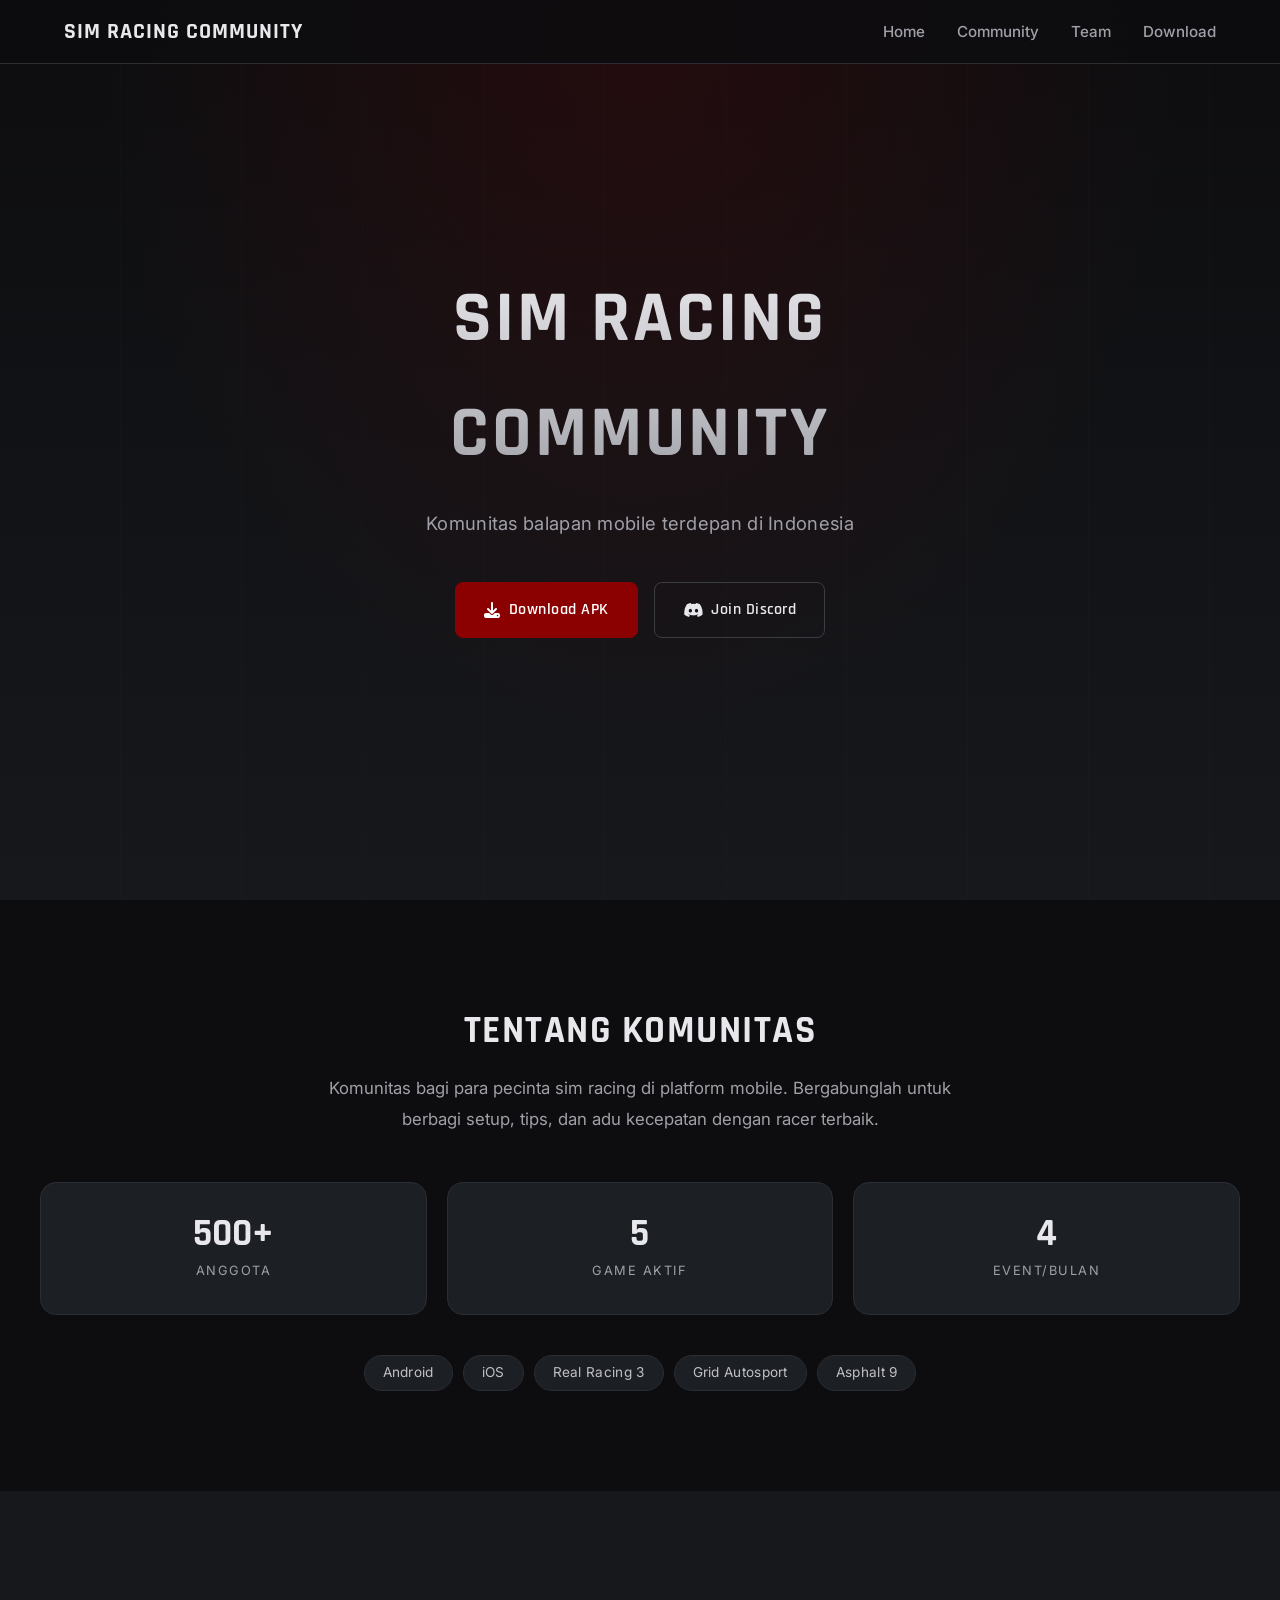
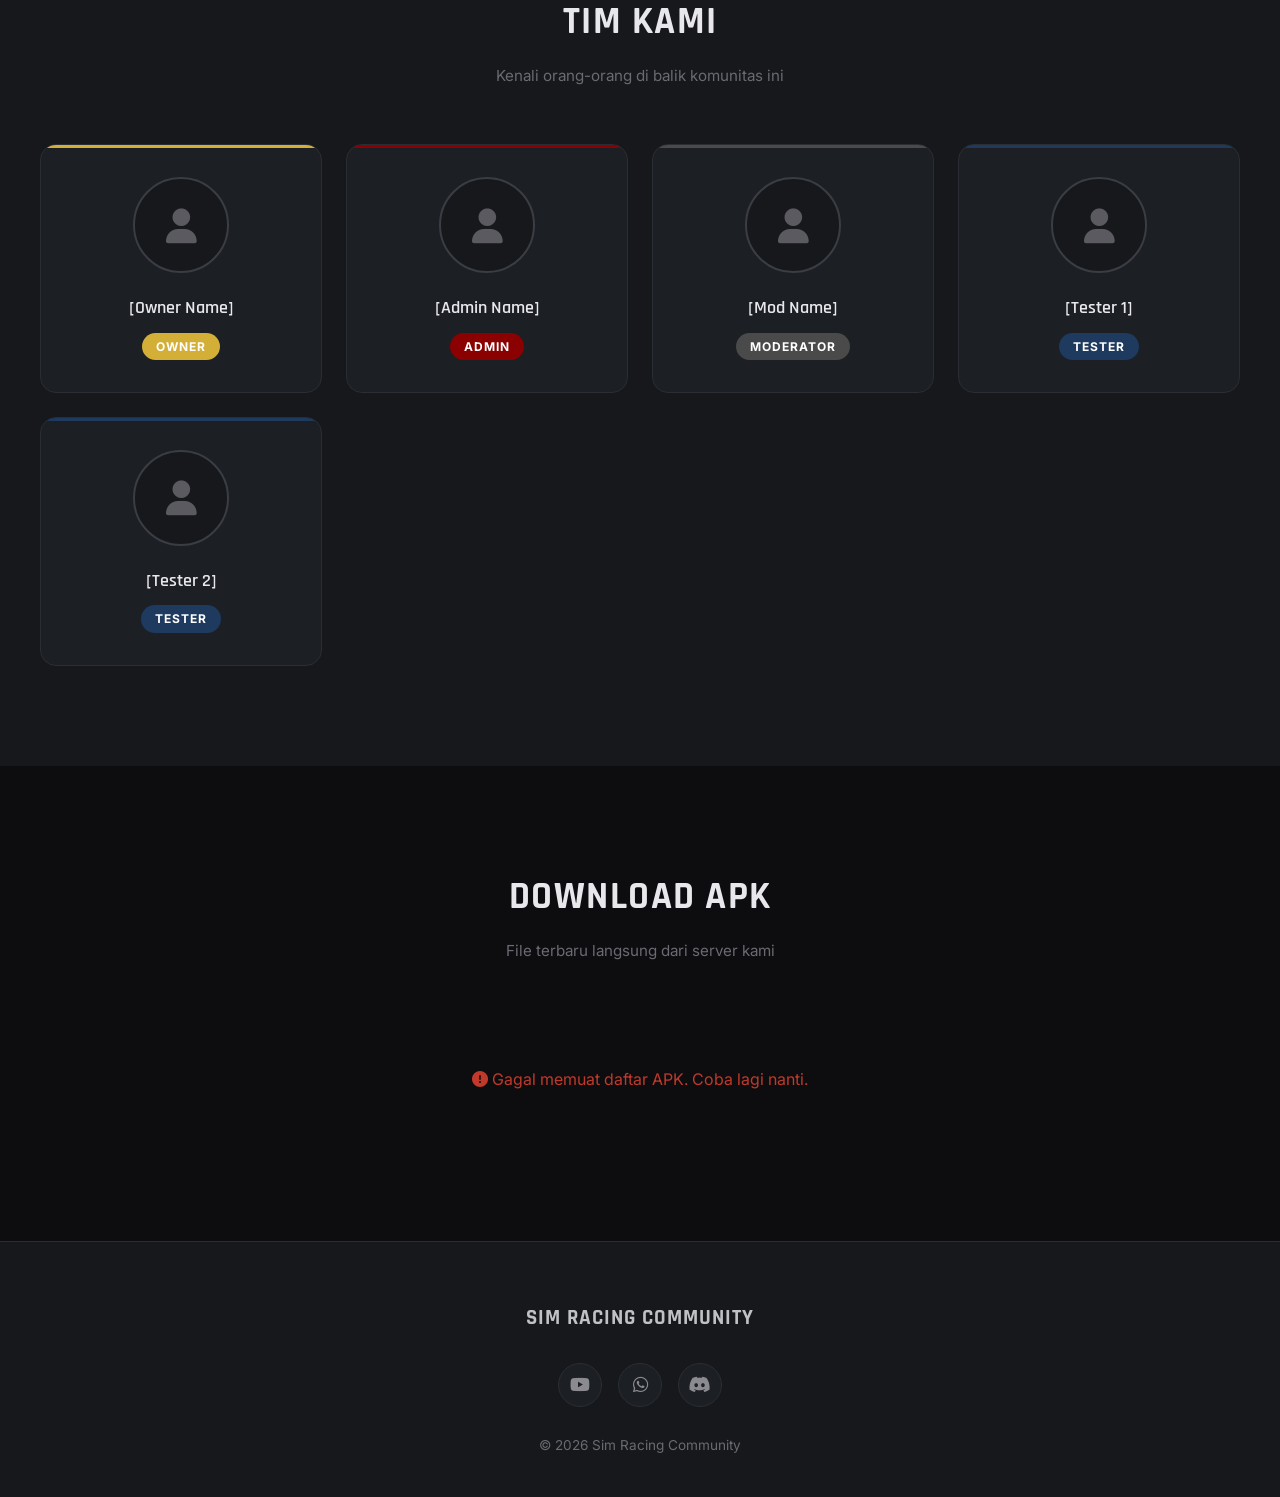
==== index.html @ 50e16ec3 "feat: initial commit - sim racing community website" ====
<!DOCTYPE html>
<html lang="id">
<head>
  <meta charset="UTF-8">
  <meta name="viewport" content="width=device-width, initial-scale=1.0">
  <title>Sim Racing Community</title>
  <meta name="description" content="Komunitas Sim Racing Mobile">

  <!-- Google Fonts: Rajdhani (headings) + Inter (body) -->
  <link rel="preconnect" href="https://fonts.googleapis.com">
  <link rel="preconnect" href="https://fonts.gstatic.com" crossorigin>
  <link href="https://fonts.googleapis.com/css2?family=Inter:wght@400;500;600&family=Rajdhani:wght@500;600;700&display=swap" rel="stylesheet">

  <!-- FontAwesome -->
  <link rel="stylesheet" href="https://cdnjs.cloudflare.com/ajax/libs/font-awesome/6.5.1/css/all.min.css">

  <link rel="stylesheet" href="css/style.css">
</head>
<body>

  <!-- NAVBAR -->
  <nav class="navbar" id="navbar">
    <div class="nav-container">
      <a href="#" class="nav-logo" id="navLogo">Community</a>
      <button class="nav-toggle" id="navToggle" aria-label="Menu">
        <i class="fa-solid fa-bars"></i>
      </button>
      <ul class="nav-links" id="navLinks">
        <li><a href="#hero">Home</a></li>
        <li><a href="#community">Community</a></li>
        <li><a href="#team">Team</a></li>
        <li><a href="#download">Download</a></li>
      </ul>
    </div>
  </nav>

  <!-- HERO -->
  <section class="hero" id="hero">
    <div class="hero-content">
      <h1 class="hero-title" id="heroTitle">Sim Racing Community</h1>
      <p class="hero-tagline" id="heroTagline">Komunitas balapan mobile terdepan</p>
      <div class="hero-buttons">
        <a href="#download" class="btn btn-primary">
          <i class="fa-solid fa-download"></i> Download APK
        </a>
        <a href="#" class="btn btn-secondary" id="heroDiscord" target="_blank" rel="noopener">
          <i class="fa-brands fa-discord"></i> Join Discord
        </a>
      </div>
    </div>
    <div class="hero-bg-lines" aria-hidden="true"></div>
  </section>

  <!-- INFO KOMUNITAS -->
  <section class="section" id="community">
    <div class="container">
      <h2 class="section-title">Tentang Komunitas</h2>
      <p class="about-text" id="aboutText"></p>
      <div class="stats-grid" id="statsGrid"></div>
      <div class="platforms-row" id="platformsRow"></div>
    </div>
  </section>

  <!-- HIRARKI GRUP -->
  <section class="section section-alt" id="team">
    <div class="container">
      <h2 class="section-title">Tim Kami</h2>
      <p class="section-sub">Kenali orang-orang di balik komunitas ini</p>
      <div class="team-grid" id="teamGrid"></div>
    </div>
  </section>

  <!-- DOWNLOAD APK -->
  <section class="section" id="download">
    <div class="container">
      <h2 class="section-title">Download APK</h2>
      <p class="section-sub">File terbaru langsung dari server kami</p>
      <div class="apk-list" id="apkList">
        <p class="loading-text"><i class="fa-solid fa-spinner fa-spin"></i> Memuat daftar APK...</p>
      </div>
    </div>
  </section>

  <!-- FOOTER -->
  <footer class="footer">
    <div class="footer-content">
      <p class="footer-name" id="footerName">Sim Racing Community</p>
      <div class="footer-social" id="footerSocial"></div>
      <p class="footer-copy" id="footerCopy">© 2026 Sim Racing Community</p>
    </div>
  </footer>

  <script src="js/config.js"></script>
  <script src="js/main.js"></script>
</body>
</html>
---- css/style.css ----
/* ============================================================
   THEME TOKENS — Silver / Metallic Modern
   ============================================================ */
:root {
  /* Backgrounds */
  --bg-primary:   #0d0d0f;
  --bg-secondary: #16181c;
  --bg-card:      #1c1f24;

  /* Silver / metallic scale */
  --silver-100: #e8e8ec;
  --silver-200: #c0c0c5;
  --silver-300: #8a8a90;
  --silver-400: #5a5a60;

  /* Accent — dark red racing */
  --accent:       #8b0000;
  --accent-hover: #a80000;

  /* Text */
  --text-primary:   #e8e8ec;
  --text-secondary: #a0a0a8;
  --text-muted:     #6a6a72;

  /* Borders */
  --border:       #2a2d33;
  --border-light: #3a3d43;

  /* Effects */
  --radius:     8px;
  --radius-lg:  16px;
  --shadow:     0 4px 20px rgba(0, 0, 0, 0.3);
  --shadow-lg:  0 8px 40px rgba(0, 0, 0, 0.5);
  --transition: all 0.3s ease;

  /* Typography */
  --font-heading: 'Rajdhani', sans-serif;
  --font-body:    'Inter', sans-serif;

  /* Layout */
  --max-width:  1200px;
  --nav-height: 64px;
}

/* ============================================================
   RESET
   ============================================================ */
*, *::before, *::after { margin: 0; padding: 0; box-sizing: border-box; }
html  { scroll-behavior: smooth; }
body  {
  font-family: var(--font-body);
  background:  var(--bg-primary);
  color:        var(--text-primary);
  line-height:  1.6;
  overflow-x:   hidden;
}
a   { color: inherit; text-decoration: none; }
img { max-width: 100%; display: block; }
ul  { list-style: none; }

/* ============================================================
   NAVBAR
   ============================================================ */
.navbar {
  position:   fixed;
  top: 0; left: 0; right: 0;
  height:     var(--nav-height);
  background: rgba(13, 13, 15, 0.88);
  backdrop-filter: blur(14px);
  border-bottom: 1px solid var(--border);
  z-index:    1000;
  transition: var(--transition);
}

.nav-container {
  max-width: var(--max-width);
  height:    100%;
  margin:    0 auto;
  padding:   0 24px;
  display:   flex;
  align-items: center;
  justify-content: space-between;
}

.nav-logo {
  font-family: var(--font-heading);
  font-size:   1.4rem;
  font-weight: 700;
  color:       var(--silver-100);
  letter-spacing: 1px;
  text-transform: uppercase;
}

.nav-links {
  display: flex;
  gap:     32px;
}

.nav-links a {
  font-size:   0.95rem;
  font-weight: 500;
  color:       var(--text-secondary);
  transition:  var(--transition);
  position:    relative;
  padding-bottom: 4px;
}

.nav-links a:hover { color: var(--silver-100); }

.nav-links a::after {
  content:    '';
  position:   absolute;
  bottom: 0; left: 0;
  width:  0; height: 2px;
  background:  var(--accent);
  transition:  var(--transition);
}

.nav-links a:hover::after { width: 100%; }

.nav-toggle {
  display:    none;
  background: none;
  border:     none;
  color:      var(--silver-100);
  font-size:  1.5rem;
  cursor:     pointer;
  padding:    4px 8px;
}

/* ============================================================
   HERO
   ============================================================ */
.hero {
  min-height: 100vh;
  display:    flex;
  align-items: center;
  justify-content: center;
  text-align: center;
  position:   relative;
  background:
    radial-gradient(ellipse at top, rgba(139, 0, 0, 0.18), transparent 60%),
    linear-gradient(180deg, var(--bg-primary) 0%, var(--bg-secondary) 100%);
  overflow:   hidden;
}

/* Decorative racing lines background */
.hero-bg-lines {
  position: absolute;
  inset: 0;
  background-image:
    repeating-linear-gradient(
      90deg,
      transparent,
      transparent 120px,
      rgba(255,255,255,0.012) 120px,
      rgba(255,255,255,0.012) 121px
    );
  pointer-events: none;
}

.hero-content {
  max-width: 800px;
  padding:   0 24px;
  position:  relative;
  z-index:   1;
  animation: fadeUp 0.9s ease;
}

.hero-title {
  font-family: var(--font-heading);
  font-size:   clamp(2.4rem, 6vw, 4.5rem);
  font-weight: 700;
  letter-spacing: 3px;
  text-transform: uppercase;
  color:       var(--silver-100);
  margin-bottom: 16px;
  /* subtle metallic gradient on text */
  background: linear-gradient(180deg, #e8e8ec 0%, #a0a0a8 100%);
  -webkit-background-clip: text;
  -webkit-text-fill-color: transparent;
  background-clip: text;
}

.hero-tagline {
  font-size:   1.15rem;
  color:       var(--text-secondary);
  margin-bottom: 44px;
  letter-spacing: 0.3px;
}

.hero-buttons {
  display:     flex;
  gap:         16px;
  justify-content: center;
  flex-wrap:   wrap;
}

/* ============================================================
   BUTTONS
   ============================================================ */
.btn {
  display:     inline-flex;
  align-items: center;
  gap:         8px;
  padding:     14px 28px;
  border-radius: var(--radius);
  font-family: var(--font-heading);
  font-size:   1rem;
  font-weight: 600;
  letter-spacing: 0.5px;
  cursor:      pointer;
  transition:  var(--transition);
  border:      1px solid transparent;
}

.btn-primary {
  background:   var(--accent);
  color:        #fff;
  border-color: var(--accent);
}

.btn-primary:hover {
  background:   var(--accent-hover);
  border-color: var(--accent-hover);
  transform:    translateY(-2px);
  box-shadow:   0 6px 20px rgba(139, 0, 0, 0.4);
}

.btn-secondary {
  background:   transparent;
  color:        var(--silver-100);
  border-color: var(--border-light);
}

.btn-secondary:hover {
  background:   var(--bg-card);
  border-color: var(--silver-400);
}

/* ============================================================
   SECTIONS
   ============================================================ */
.section     { padding: 100px 24px; }
.section-alt { background: var(--bg-secondary); }

.container {
  max-width: var(--max-width);
  margin:    0 auto;
}

.section-title {
  font-family:    var(--font-heading);
  font-size:      2.4rem;
  font-weight:    700;
  text-align:     center;
  color:          var(--silver-100);
  text-transform: uppercase;
  letter-spacing: 1.5px;
  margin-bottom:  12px;
}

.section-sub {
  text-align:    center;
  color:         var(--text-muted);
  font-size:     0.95rem;
  margin-bottom: 56px;
}

/* ============================================================
   INFO KOMUNITAS
   ============================================================ */
.about-text {
  max-width:     680px;
  margin:        0 auto 48px;
  text-align:    center;
  font-size:     1.05rem;
  color:         var(--text-secondary);
  line-height:   1.8;
}

.stats-grid {
  display:               grid;
  grid-template-columns: repeat(auto-fit, minmax(160px, 1fr));
  gap:                   20px;
  margin-bottom:         40px;
}

.stat-card {
  background:    var(--bg-card);
  border:        1px solid var(--border);
  border-radius: var(--radius-lg);
  padding:       32px 20px;
  text-align:    center;
  transition:    var(--transition);
}

.stat-card:hover {
  border-color: var(--border-light);
  transform:    translateY(-4px);
  box-shadow:   var(--shadow);
}

.stat-value {
  font-family: var(--font-heading);
  font-size:   2.4rem;
  font-weight: 700;
  color:       var(--silver-100);
  line-height: 1;
  margin-bottom: 8px;
}

.stat-label {
  color:          var(--text-secondary);
  font-size:      0.8rem;
  text-transform: uppercase;
  letter-spacing: 1.5px;
}

.platforms-row {
  display:         flex;
  justify-content: center;
  gap:             10px;
  flex-wrap:       wrap;
}

.platform-tag {
  padding:       6px 18px;
  background:    var(--bg-card);
  border:        1px solid var(--border);
  border-radius: 999px;
  color:         var(--silver-200);
  font-size:     0.85rem;
  letter-spacing: 0.3px;
}

/* ============================================================
   HIRARKI / TEAM
   ============================================================ */
.team-grid {
  display:               grid;
  grid-template-columns: repeat(4, 1fr);
  gap:                   24px;
}

.member-card {
  background:    var(--bg-card);
  border:        1px solid var(--border);
  border-radius: var(--radius-lg);
  padding:       32px 20px;
  text-align:    center;
  transition:    var(--transition);
  position:      relative;
  overflow:      hidden;
}

/* top color bar per role */
.member-card::before {
  content:    '';
  position:   absolute;
  top: 0; left: 0; right: 0;
  height:     3px;
  background: var(--role-color, var(--silver-400));
}

.member-card:hover {
  border-color: var(--border-light);
  transform:    translateY(-6px);
  box-shadow:   var(--shadow-lg);
}

.member-avatar {
  width:         96px;
  height:        96px;
  border-radius: 50%;
  margin:        0 auto 20px;
  background:    var(--bg-secondary);
  border:        2px solid var(--border-light);
  display:       flex;
  align-items:   center;
  justify-content: center;
  overflow:      hidden;
  transition:    var(--transition);
}

.member-card:hover .member-avatar {
  border-color: var(--role-color, var(--silver-400));
}

.member-avatar img {
  width:       100%;
  height:      100%;
  object-fit:  cover;
}

.member-avatar .placeholder {
  font-size: 2.2rem;
  color:     var(--silver-400);
}

.member-name {
  font-family:  var(--font-heading);
  font-size:    1.15rem;
  font-weight:  600;
  color:        var(--silver-100);
  margin-bottom: 10px;
}

.member-role {
  display:        inline-block;
  padding:        4px 14px;
  background:     var(--role-color, var(--silver-400));
  color:          #fff;
  border-radius:  999px;
  font-size:      0.75rem;
  font-weight:    700;
  text-transform: uppercase;
  letter-spacing: 1px;
}

/* ============================================================
   DOWNLOAD APK
   ============================================================ */
.apk-list {
  display:    grid;
  gap:        14px;
  max-width:  720px;
  margin:     0 auto;
}

.apk-card {
  display:       flex;
  align-items:   center;
  justify-content: space-between;
  padding:       18px 24px;
  background:    var(--bg-card);
  border:        1px solid var(--border);
  border-radius: var(--radius);
  gap:           16px;
  transition:    var(--transition);
}

.apk-card:hover { border-color: var(--border-light); }

.apk-info {
  display:     flex;
  align-items: center;
  gap:         16px;
  flex:        1;
  min-width:   0;
}

.apk-icon {
  width:           44px;
  height:          44px;
  background:      var(--accent);
  border-radius:   var(--radius);
  display:         flex;
  align-items:     center;
  justify-content: center;
  color:           #fff;
  font-size:       1.2rem;
  flex-shrink:     0;
}

.apk-name {
  font-weight:   600;
  color:         var(--silver-100);
  overflow:      hidden;
  text-overflow: ellipsis;
  white-space:   nowrap;
}

.apk-meta {
  font-size: 0.83rem;
  color:     var(--text-muted);
}

.btn-download {
  background:    var(--accent);
  color:         #fff;
  padding:       10px 20px;
  border-radius: var(--radius);
  font-family:   var(--font-heading);
  font-weight:   600;
  font-size:     0.95rem;
  display:       inline-flex;
  align-items:   center;
  gap:           8px;
  transition:    var(--transition);
  flex-shrink:   0;
  white-space:   nowrap;
}

.btn-download:hover {
  background:  var(--accent-hover);
  transform:   translateY(-1px);
}

.loading-text,
.error-text {
  text-align: center;
  padding:    48px;
  color:      var(--text-muted);
}

.error-text { color: #c0392b; }

/* ============================================================
   FOOTER
   ============================================================ */
.footer {
  background:  var(--bg-secondary);
  border-top:  1px solid var(--border);
  padding:     60px 24px 40px;
  text-align:  center;
}

.footer-name {
  font-family:    var(--font-heading);
  font-size:      1.3rem;
  font-weight:    700;
  letter-spacing: 1px;
  text-transform: uppercase;
  color:          var(--silver-200);
  margin-bottom:  28px;
}

.footer-social {
  display:         flex;
  justify-content: center;
  gap:             16px;
  margin-bottom:   28px;
}

.social-link {
  width:           44px;
  height:          44px;
  border-radius:   50%;
  background:      var(--bg-card);
  border:          1px solid var(--border);
  display:         flex;
  align-items:     center;
  justify-content: center;
  color:           var(--silver-300);
  font-size:       1.1rem;
  transition:      var(--transition);
}

.social-link:hover {
  background:   var(--accent);
  color:        #fff;
  border-color: var(--accent);
  transform:    translateY(-4px);
}

.footer-copy {
  color:     var(--text-muted);
  font-size: 0.85rem;
}

/* ============================================================
   ANIMATIONS
   ============================================================ */
@keyframes fadeUp {
  from { opacity: 0; transform: translateY(40px); }
  to   { opacity: 1; transform: translateY(0); }
}

/* ============================================================
   RESPONSIVE
   ============================================================ */
@media (max-width: 1023px) {
  .team-grid { grid-template-columns: repeat(2, 1fr); }
}

@media (max-width: 767px) {
  .nav-toggle { display: block; }

  .nav-links {
    position:   fixed;
    top:        var(--nav-height);
    left: 0; right: 0;
    background: var(--bg-secondary);
    border-bottom: 1px solid var(--border);
    flex-direction: column;
    padding:    24px;
    gap:        16px;
    transform:  translateY(-150%);
    transition: var(--transition);
    z-index:    999;
  }

  .nav-links.active { transform: translateY(0); }

  .section        { padding: 64px 16px; }
  .section-title  { font-size: 1.8rem; }
  .hero-buttons   { flex-direction: column; align-items: stretch; }
  .btn            { justify-content: center; }
}

@media (max-width: 480px) {
  .team-grid { grid-template-columns: repeat(2, 1fr); gap: 14px; }
  .apk-card  { flex-direction: column; align-items: stretch; }
  .btn-download { justify-content: center; }
}
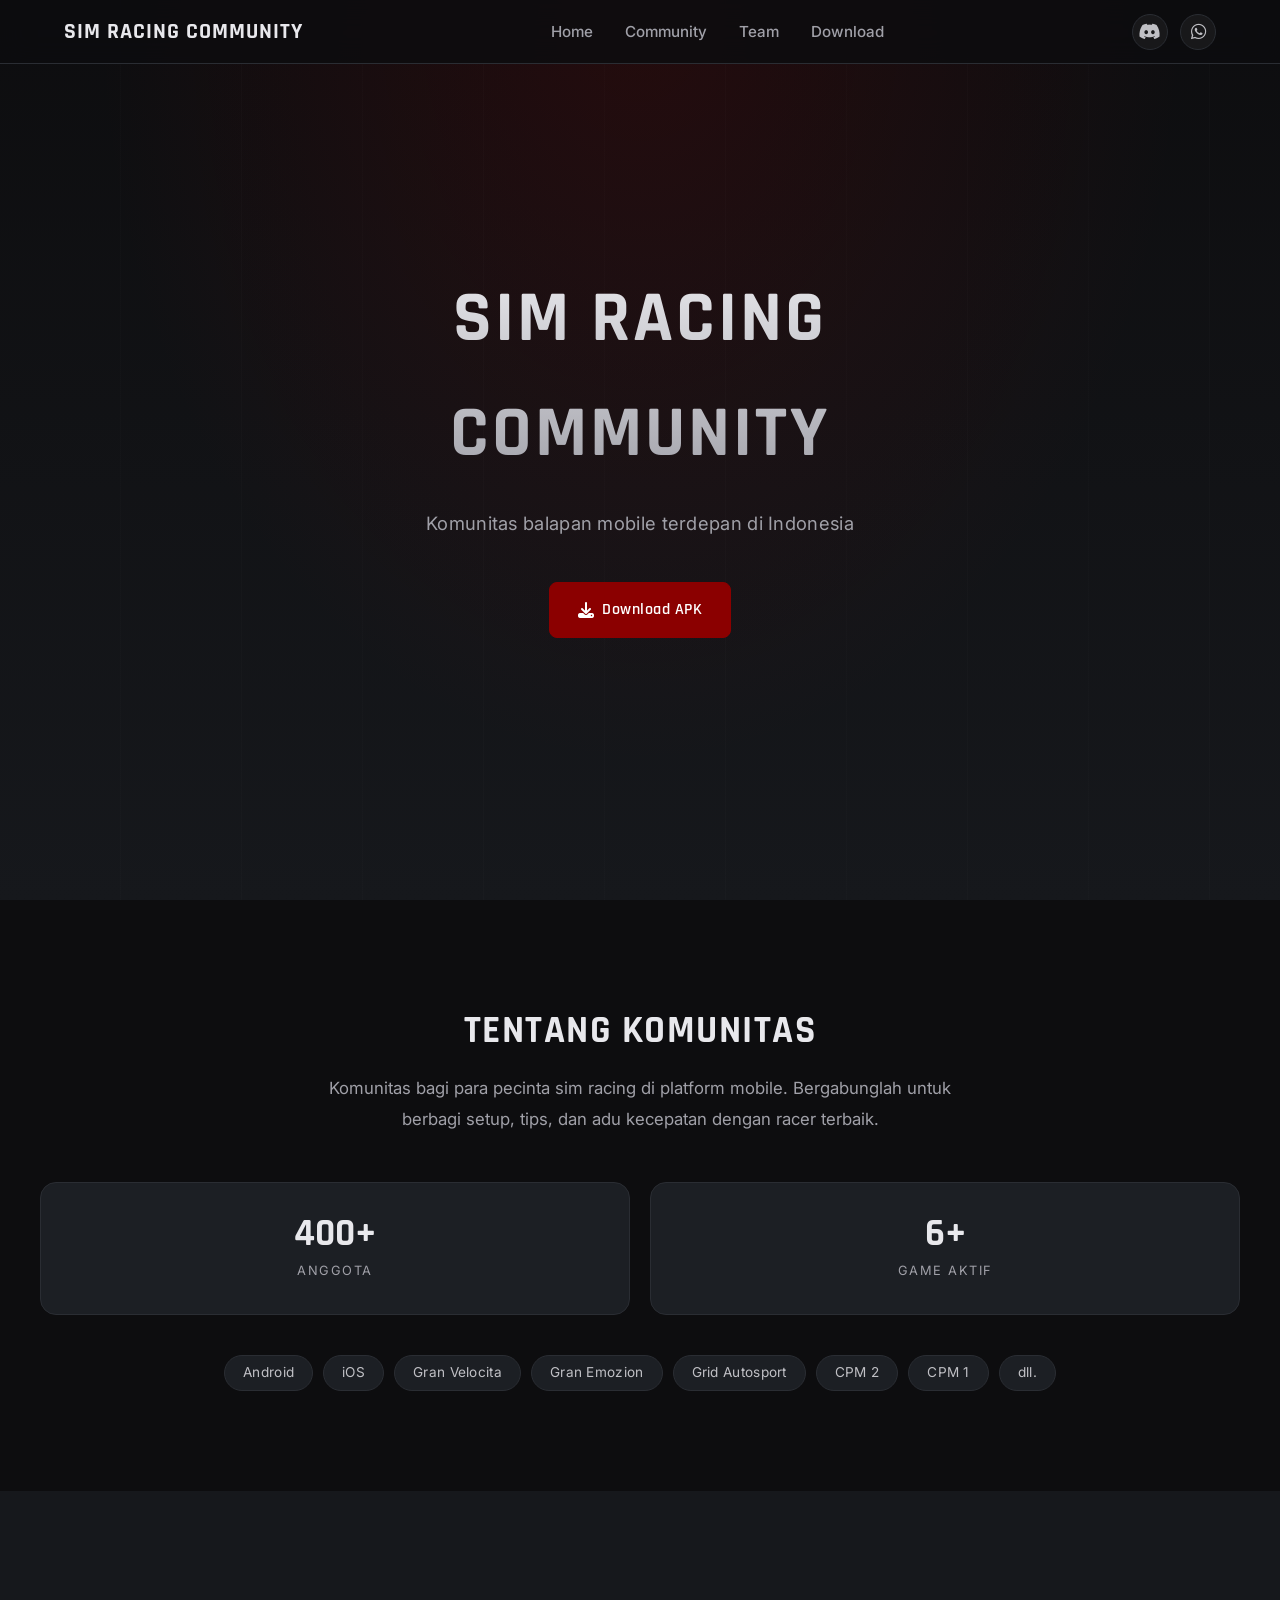
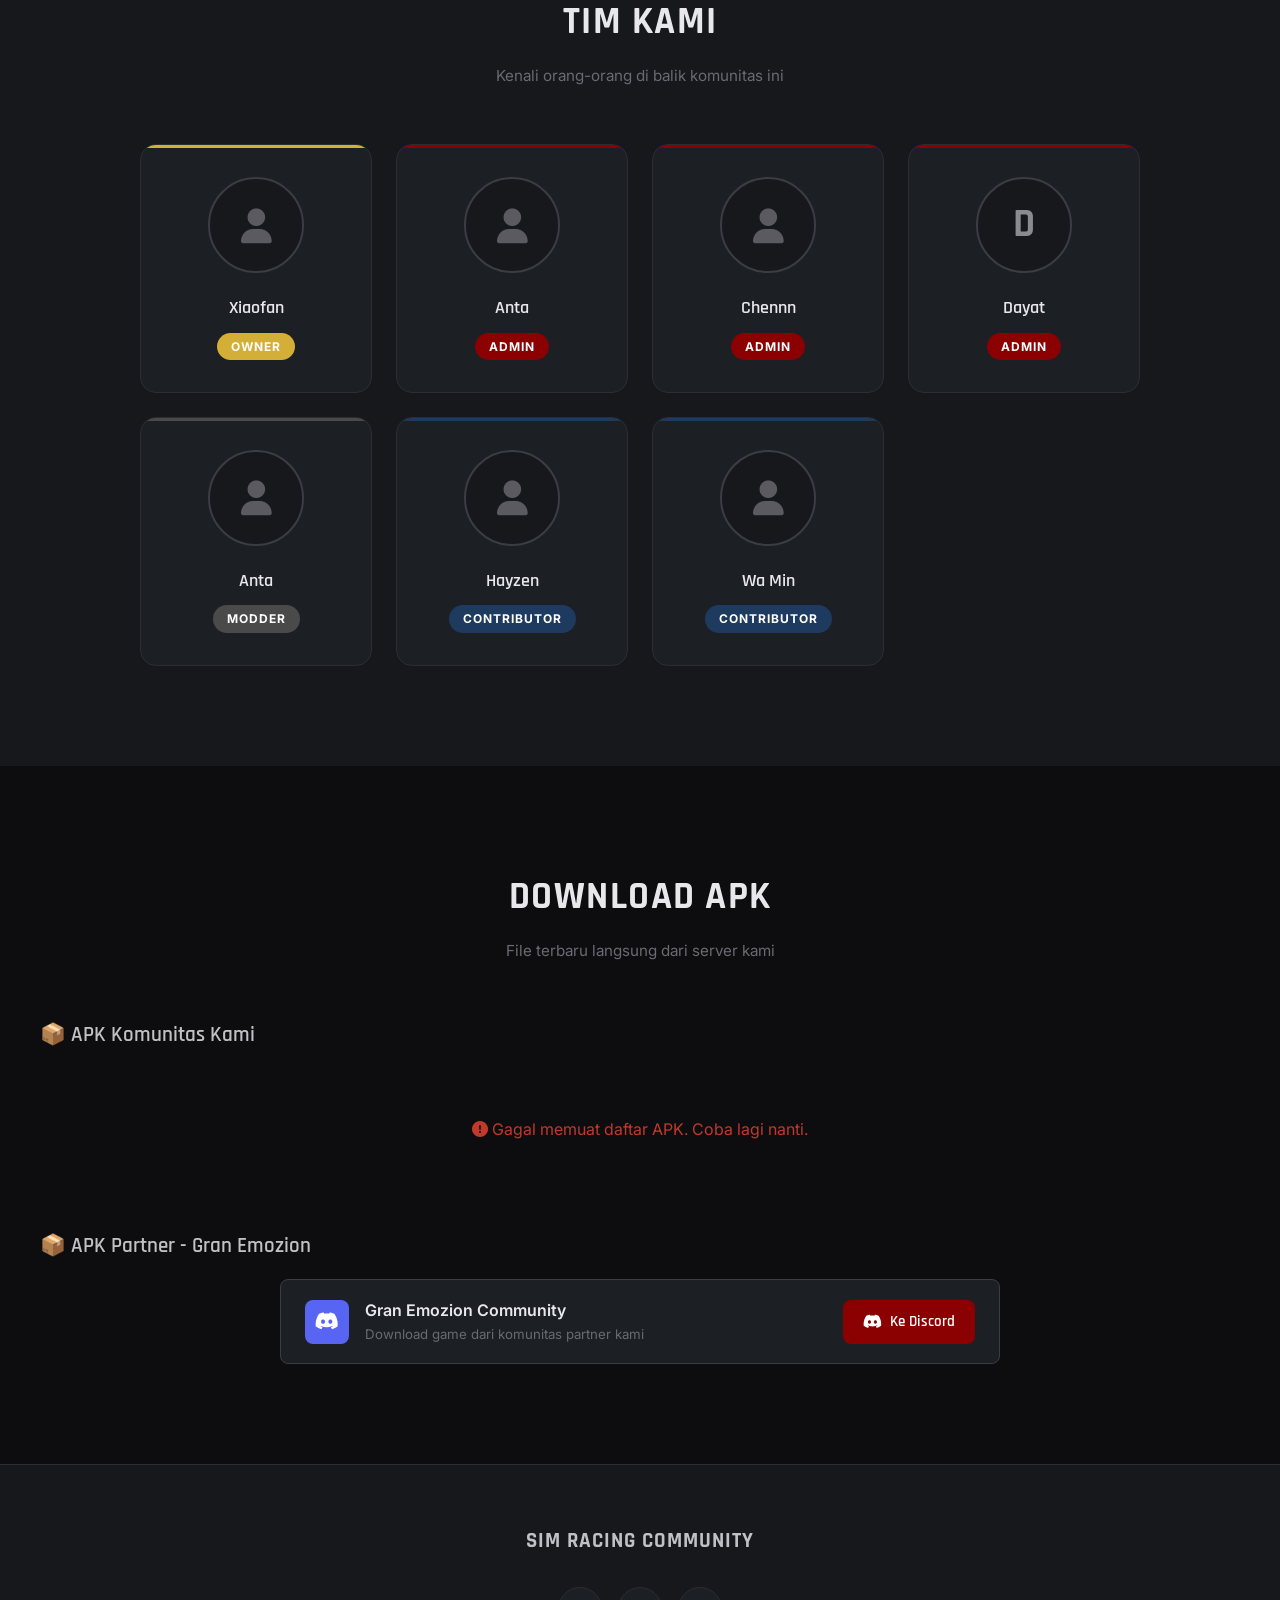
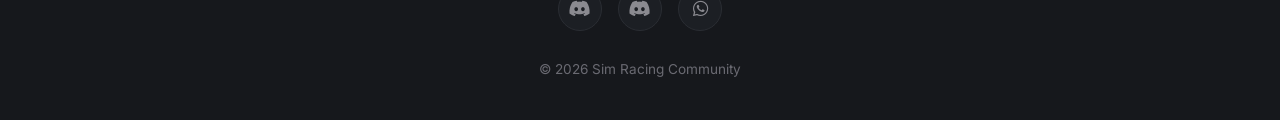
==== commit d671b586: "feat: discord popup, navbar icons, partner APK section, updated team & config" ====
--- a/index.html
+++ b/index.html
@@ -31,8 +31,37 @@
         <li><a href="#team">Team</a></li>
         <li><a href="#download">Download</a></li>
       </ul>
+      <div class="nav-social" id="navSocial">
+        <button class="nav-icon" id="discordBtn" aria-label="Discord">
+          <i class="fa-brands fa-discord"></i>
+        </button>
+        <a href="#" class="nav-icon" id="whatsappIcon" target="_blank" rel="noopener" aria-label="WhatsApp">
+          <i class="fa-brands fa-whatsapp"></i>
+        </a>
+        <a href="#" class="nav-icon" id="youtubeIcon" target="_blank" rel="noopener" aria-label="YouTube" style="display:none">
+          <i class="fa-brands fa-youtube"></i>
+        </a>
+      </div>
     </div>
   </nav>
+
+  <!-- DISCORD POPUP MODAL -->
+  <div class="discord-modal" id="discordModal">
+    <div class="discord-modal-content">
+      <button class="discord-modal-close" id="discordModalClose">&times;</button>
+      <h3 class="discord-modal-title">Pilih Komunitas Discord</h3>
+      <div class="discord-options">
+        <a href="#" class="discord-option" id="discordMainLink" target="_blank" rel="noopener">
+          <i class="fa-brands fa-discord"></i>
+          <span>Gran Velocita</span>
+        </a>
+        <a href="#" class="discord-option" id="discordPartnerLink" target="_blank" rel="noopener">
+          <i class="fa-brands fa-discord"></i>
+          <span>Gran Emozion Community</span>
+        </a>
+      </div>
+    </div>
+  </div>
 
   <!-- HERO -->
   <section class="hero" id="hero">
@@ -75,8 +104,28 @@
     <div class="container">
       <h2 class="section-title">Download APK</h2>
       <p class="section-sub">File terbaru langsung dari server kami</p>
+      
+      <!-- APK Kami (dari R2) -->
+      <h3 class="apk-section-title">📦 APK Komunitas Kami</h3>
       <div class="apk-list" id="apkList">
         <p class="loading-text"><i class="fa-solid fa-spinner fa-spin"></i> Memuat daftar APK...</p>
+      </div>
+
+      <!-- APK Partner -->
+      <h3 class="apk-section-title">📦 APK Partner - Gran Emozion</h3>
+      <div class="apk-partner" id="apkPartner">
+        <div class="apk-card partner-card">
+          <div class="apk-info">
+            <div class="apk-icon partner-icon"><i class="fa-brands fa-discord"></i></div>
+            <div>
+              <div class="apk-name">Gran Emozion Community</div>
+              <div class="apk-meta">Download game dari komunitas partner kami</div>
+            </div>
+          </div>
+          <a href="#" class="btn-download" id="partnerDiscordBtn" target="_blank" rel="noopener">
+            <i class="fa-brands fa-discord"></i> Ke Discord
+          </a>
+        </div>
       </div>
     </div>
   </section>
--- a/css/style.css
+++ b/css/style.css
@@ -80,6 +80,7 @@
   display:   flex;
   align-items: center;
   justify-content: space-between;
+  gap:       16px;
 }
 
 .nav-logo {
@@ -126,6 +127,35 @@
   font-size:  1.5rem;
   cursor:     pointer;
   padding:    4px 8px;
+}
+
+/* Nav social icons */
+.nav-social {
+  display:     flex;
+  align-items: center;
+  gap:         12px;
+}
+
+.nav-icon {
+  width:       36px;
+  height:      36px;
+  border-radius: 50%;
+  background:  rgba(255, 255, 255, 0.05);
+  border:      1px solid var(--border);
+  display:     flex;
+  align-items: center;
+  justify-content: center;
+  color:       var(--silver-200);
+  font-size:   1.1rem;
+  cursor:      pointer;
+  transition:  var(--transition);
+}
+
+.nav-icon:hover {
+  background:   var(--accent);
+  color:        #fff;
+  border-color: var(--accent);
+  transform:    translateY(-2px);
 }
 
 /* ============================================================
@@ -339,8 +369,10 @@
    ============================================================ */
 .team-grid {
   display:               grid;
-  grid-template-columns: repeat(4, 1fr);
+  grid-template-columns: repeat(auto-fit, minmax(200px, 1fr));
   gap:                   24px;
+  max-width:             1000px;
+  margin:                0 auto;
 }
 
 .member-card {
@@ -396,6 +428,13 @@
 .member-avatar .placeholder {
   font-size: 2.2rem;
   color:     var(--silver-400);
+}
+
+.member-avatar .initial {
+  font-family: var(--font-heading);
+  font-size:   2.5rem;
+  font-weight: 700;
+  color:       var(--silver-300);
 }
 
 .member-name {
@@ -560,6 +599,117 @@
 }
 
 /* ============================================================
+   DISCORD MODAL
+   ============================================================ */
+.discord-modal {
+  display:         none;
+  position:        fixed;
+  inset:           0;
+  background:      rgba(0, 0, 0, 0.75);
+  backdrop-filter: blur(4px);
+  z-index:         2000;
+  align-items:     center;
+  justify-content: center;
+  padding:         24px;
+}
+
+.discord-modal.active { display: flex; }
+
+.discord-modal-content {
+  background:    var(--bg-card);
+  border:        1px solid var(--border-light);
+  border-radius: var(--radius-lg);
+  padding:       32px;
+  max-width:     420px;
+  width:         100%;
+  position:      relative;
+  animation:     fadeUp 0.3s ease;
+}
+
+.discord-modal-close {
+  position:      absolute;
+  top:           16px;
+  right:         16px;
+  background:    none;
+  border:        none;
+  color:         var(--text-muted);
+  font-size:     1.8rem;
+  cursor:        pointer;
+  padding:       4px 8px;
+  line-height:   1;
+  transition:    var(--transition);
+}
+
+.discord-modal-close:hover { color: var(--silver-100); }
+
+.discord-modal-title {
+  font-family:    var(--font-heading);
+  font-size:      1.5rem;
+  font-weight:    700;
+  color:          var(--silver-100);
+  text-align:     center;
+  margin-bottom:  24px;
+  text-transform: uppercase;
+  letter-spacing: 1px;
+}
+
+.discord-options {
+  display:        flex;
+  flex-direction: column;
+  gap:            12px;
+}
+
+.discord-option {
+  display:        flex;
+  align-items:    center;
+  gap:            16px;
+  padding:        16px 20px;
+  background:     var(--bg-secondary);
+  border:         1px solid var(--border);
+  border-radius:  var(--radius);
+  color:          var(--silver-100);
+  font-size:      1rem;
+  font-weight:    500;
+  transition:     var(--transition);
+  cursor:         pointer;
+}
+
+.discord-option i {
+  font-size: 1.5rem;
+  color:     #5865f2;
+}
+
+.discord-option:hover {
+  background:   var(--bg-card);
+  border-color: var(--border-light);
+  transform:    translateX(4px);
+}
+
+/* ============================================================
+   APK PARTNER SECTION
+   ============================================================ */
+.apk-section-title {
+  font-family:    var(--font-heading);
+  font-size:      1.3rem;
+  font-weight:    600;
+  color:          var(--silver-200);
+  margin-bottom:  16px;
+  margin-top:     40px;
+}
+
+.apk-section-title:first-of-type { margin-top: 0; }
+
+.apk-partner { max-width: 720px; margin: 0 auto; }
+
+.partner-card {
+  border-color: var(--border-light);
+}
+
+.partner-icon {
+  background: #5865f2 !important;
+}
+
+/* ============================================================
    ANIMATIONS
    ============================================================ */
 @keyframes fadeUp {
@@ -593,6 +743,11 @@
 
   .nav-links.active { transform: translateY(0); }
 
+  .nav-social {
+    display: flex;
+    margin-left: auto;
+  }
+
   .section        { padding: 64px 16px; }
   .section-title  { font-size: 1.8rem; }
   .hero-buttons   { flex-direction: column; align-items: stretch; }
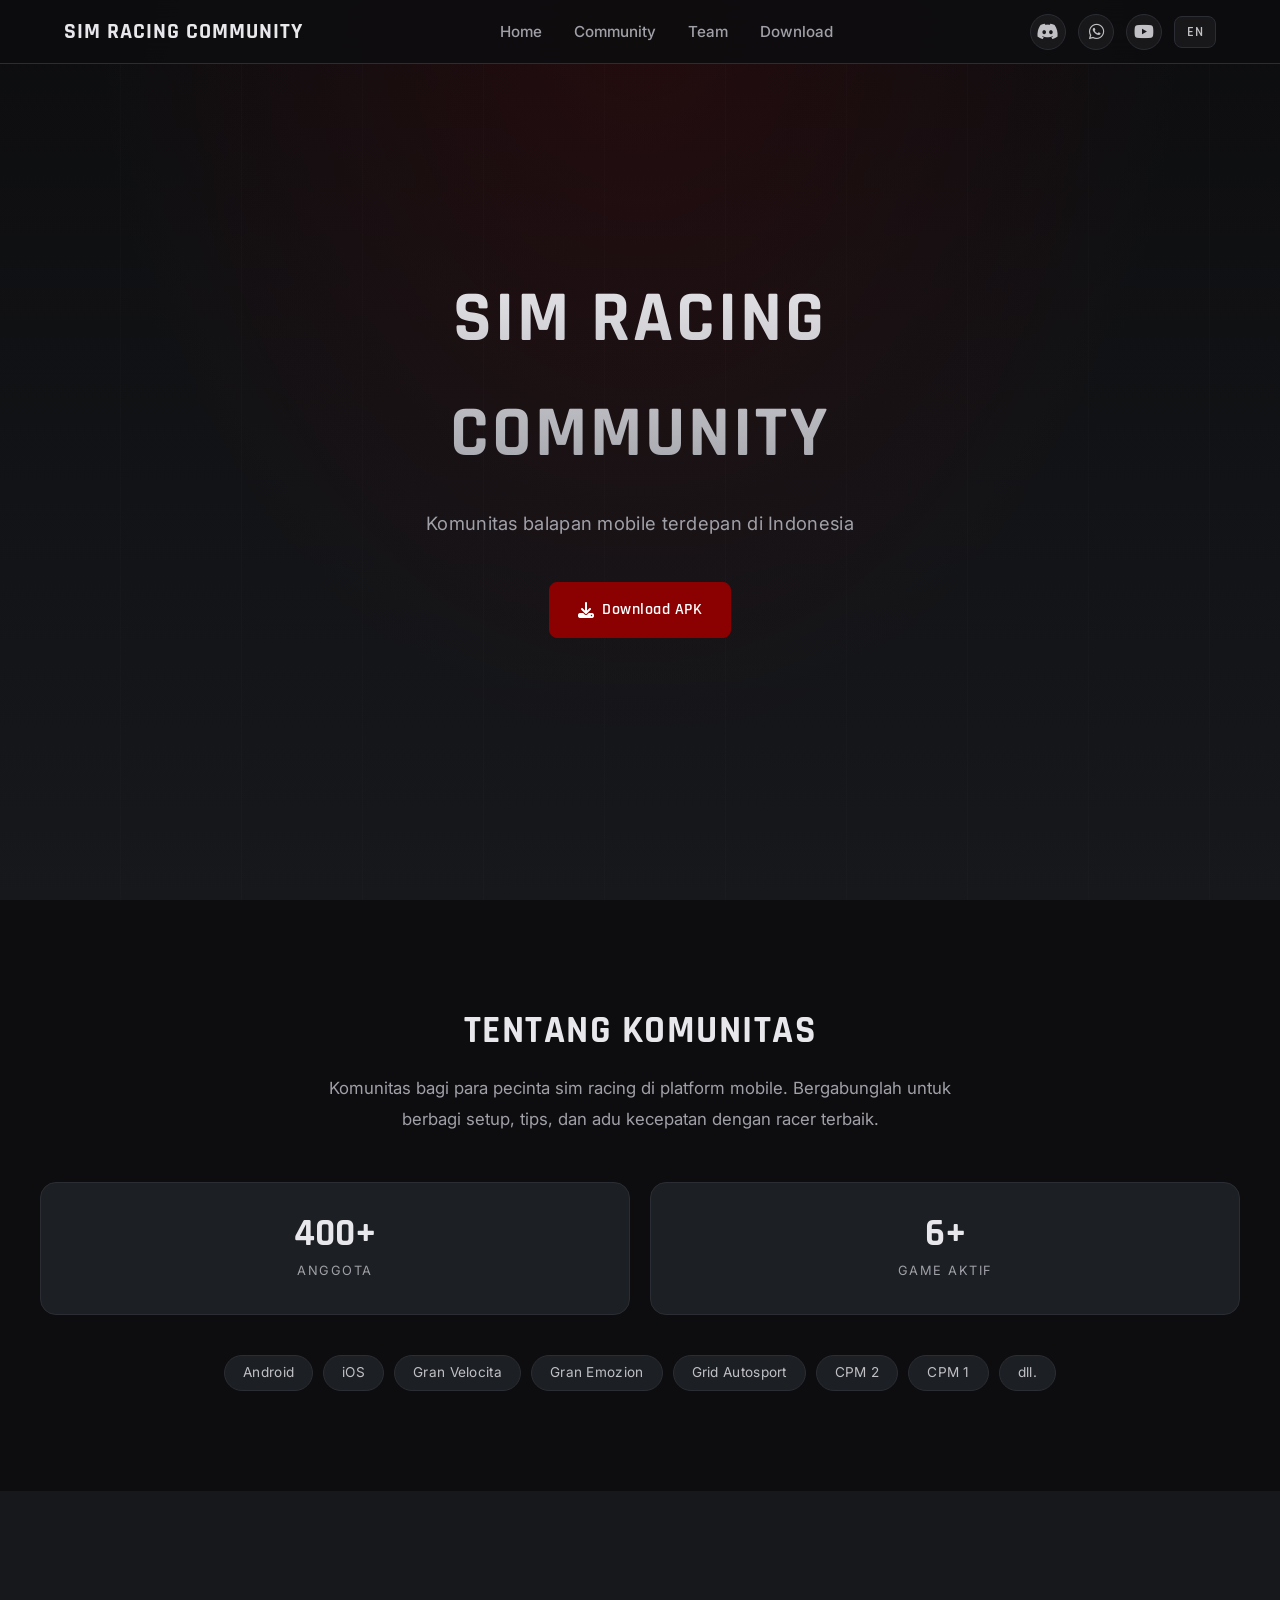
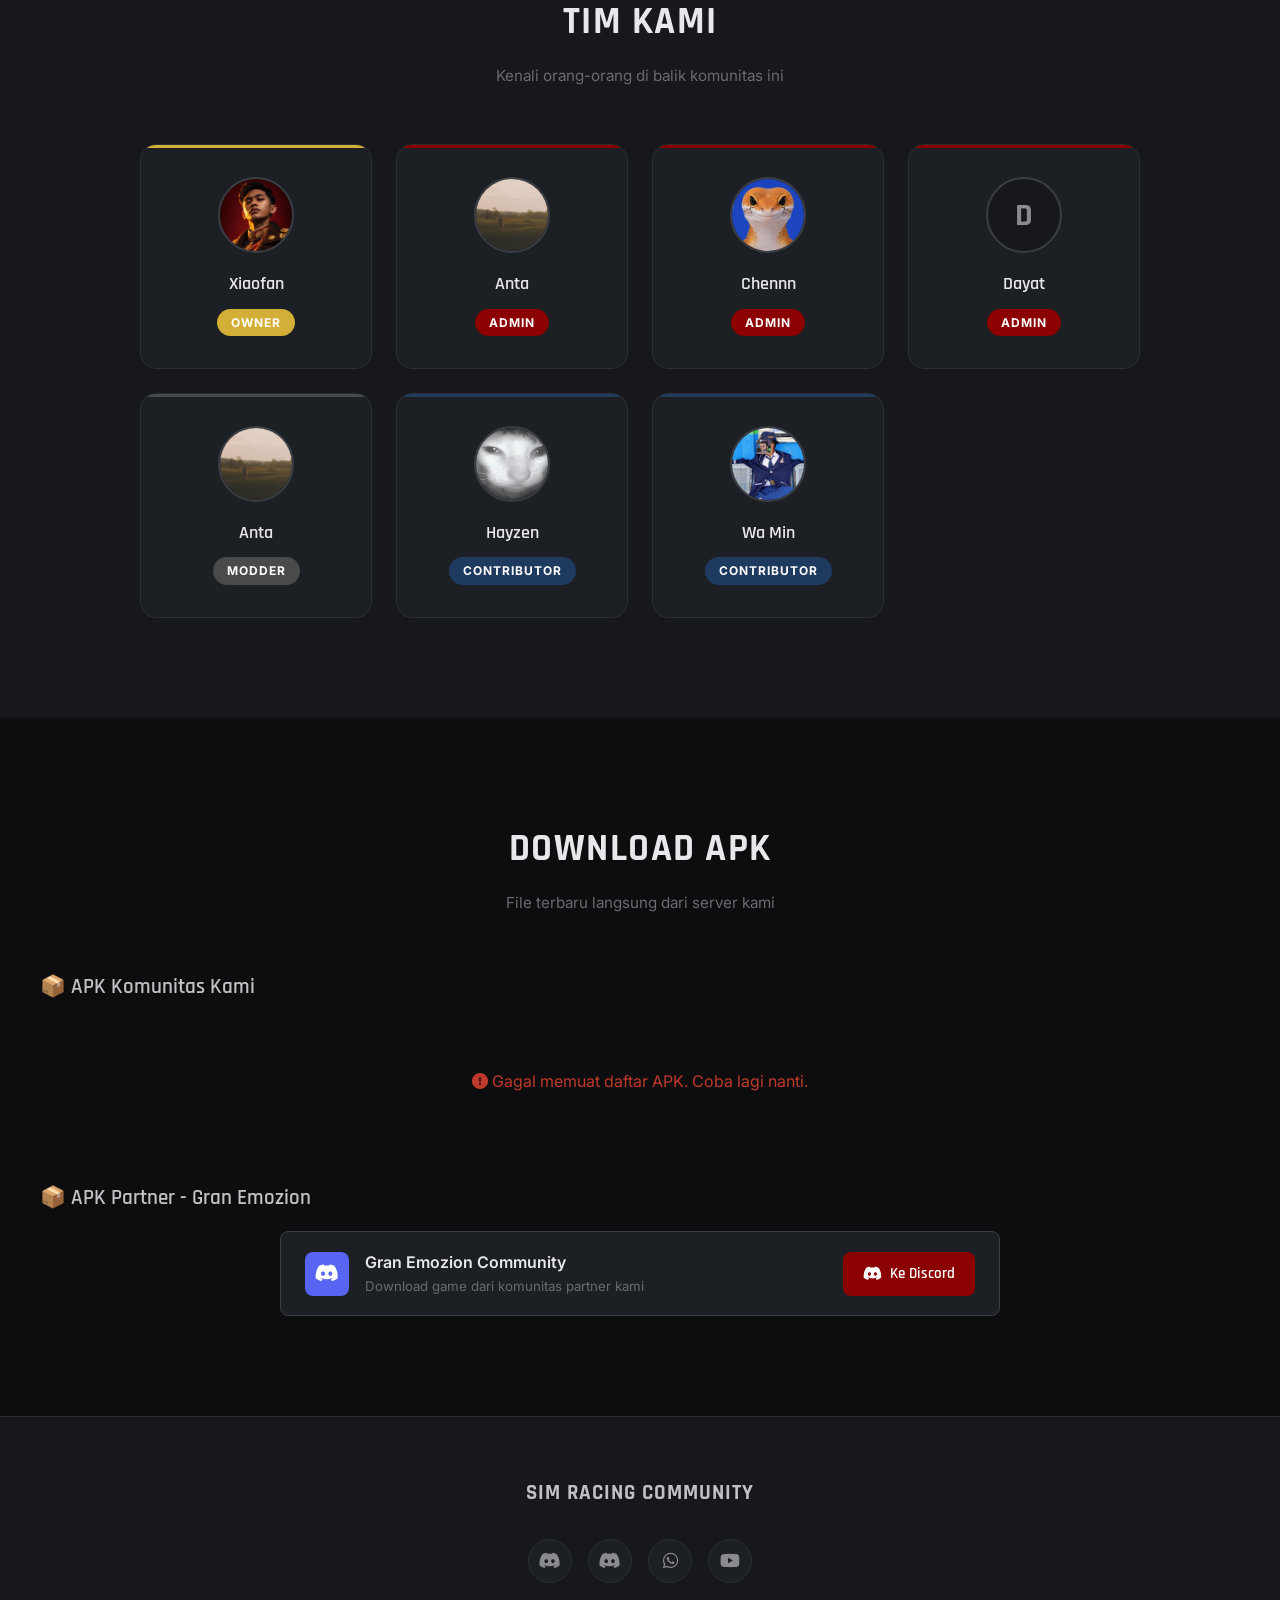
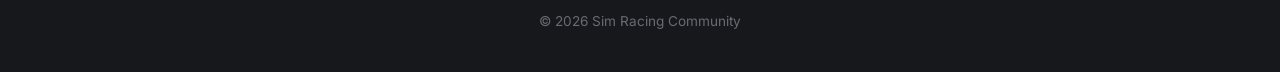
==== commit 3d11ff8e: "feat: add language toggle ID/EN with full i18n support" ====
--- a/index.html
+++ b/index.html
@@ -26,10 +26,10 @@
         <i class="fa-solid fa-bars"></i>
       </button>
       <ul class="nav-links" id="navLinks">
-        <li><a href="#hero">Home</a></li>
-        <li><a href="#community">Community</a></li>
-        <li><a href="#team">Team</a></li>
-        <li><a href="#download">Download</a></li>
+        <li><a href="#hero"      data-i18n="navHome">Home</a></li>
+        <li><a href="#community" data-i18n="navCommunity">Community</a></li>
+        <li><a href="#team"      data-i18n="navTeam">Team</a></li>
+        <li><a href="#download"  data-i18n="navDownload">Download</a></li>
       </ul>
       <div class="nav-social" id="navSocial">
         <button class="nav-icon" id="discordBtn" aria-label="Discord">
@@ -41,6 +41,9 @@
         <a href="#" class="nav-icon" id="youtubeIcon" target="_blank" rel="noopener" aria-label="YouTube" style="display:none">
           <i class="fa-brands fa-youtube"></i>
         </a>
+        <button class="lang-toggle" id="langToggle" aria-label="Toggle language">
+          <span id="langLabel">EN</span>
+        </button>
       </div>
     </div>
   </nav>
@@ -49,15 +52,15 @@
   <div class="discord-modal" id="discordModal">
     <div class="discord-modal-content">
       <button class="discord-modal-close" id="discordModalClose">&times;</button>
-      <h3 class="discord-modal-title">Pilih Komunitas Discord</h3>
+      <h3 class="discord-modal-title" data-i18n="discordTitle">Pilih Komunitas Discord</h3>
       <div class="discord-options">
         <a href="#" class="discord-option" id="discordMainLink" target="_blank" rel="noopener">
           <i class="fa-brands fa-discord"></i>
-          <span>Gran Velocita</span>
+          <span data-i18n="discordMain">Gran Velocita</span>
         </a>
         <a href="#" class="discord-option" id="discordPartnerLink" target="_blank" rel="noopener">
           <i class="fa-brands fa-discord"></i>
-          <span>Gran Emozion Community</span>
+          <span data-i18n="discordPartner">Gran Emozion Community</span>
         </a>
       </div>
     </div>
@@ -67,13 +70,13 @@
   <section class="hero" id="hero">
     <div class="hero-content">
       <h1 class="hero-title" id="heroTitle">Sim Racing Community</h1>
-      <p class="hero-tagline" id="heroTagline">Komunitas balapan mobile terdepan</p>
+      <p class="hero-tagline" id="heroTagline" data-i18n="heroTagline">Komunitas balapan mobile terdepan di Indonesia</p>
       <div class="hero-buttons">
         <a href="#download" class="btn btn-primary">
-          <i class="fa-solid fa-download"></i> Download APK
+          <i class="fa-solid fa-download"></i> <span data-i18n="heroDownload">Download APK</span>
         </a>
         <a href="#" class="btn btn-secondary" id="heroDiscord" target="_blank" rel="noopener">
-          <i class="fa-brands fa-discord"></i> Join Discord
+          <i class="fa-brands fa-discord"></i> <span data-i18n="heroJoin">Join Discord</span>
         </a>
       </div>
     </div>
@@ -83,8 +86,8 @@
   <!-- INFO KOMUNITAS -->
   <section class="section" id="community">
     <div class="container">
-      <h2 class="section-title">Tentang Komunitas</h2>
-      <p class="about-text" id="aboutText"></p>
+      <h2 class="section-title" data-i18n="aboutTitle">Tentang Komunitas</h2>
+      <p class="about-text" id="aboutText" data-i18n="aboutDesc"></p>
       <div class="stats-grid" id="statsGrid"></div>
       <div class="platforms-row" id="platformsRow"></div>
     </div>
@@ -93,8 +96,8 @@
   <!-- HIRARKI GRUP -->
   <section class="section section-alt" id="team">
     <div class="container">
-      <h2 class="section-title">Tim Kami</h2>
-      <p class="section-sub">Kenali orang-orang di balik komunitas ini</p>
+      <h2 class="section-title" data-i18n="teamTitle">Tim Kami</h2>
+      <p class="section-sub" data-i18n="teamSub">Kenali orang-orang di balik komunitas ini</p>
       <div class="team-grid" id="teamGrid"></div>
     </div>
   </section>
@@ -102,28 +105,28 @@
   <!-- DOWNLOAD APK -->
   <section class="section" id="download">
     <div class="container">
-      <h2 class="section-title">Download APK</h2>
-      <p class="section-sub">File terbaru langsung dari server kami</p>
-      
+      <h2 class="section-title" data-i18n="downloadTitle">Download APK</h2>
+      <p class="section-sub" data-i18n="downloadSub">File terbaru langsung dari server kami</p>
+
       <!-- APK Kami (dari R2) -->
-      <h3 class="apk-section-title">📦 APK Komunitas Kami</h3>
+      <h3 class="apk-section-title" data-i18n="apkOurs">📦 APK Komunitas Kami</h3>
       <div class="apk-list" id="apkList">
-        <p class="loading-text"><i class="fa-solid fa-spinner fa-spin"></i> Memuat daftar APK...</p>
+        <p class="loading-text"><i class="fa-solid fa-spinner fa-spin"></i> <span data-i18n="loadingApk">Memuat daftar APK...</span></p>
       </div>
 
       <!-- APK Partner -->
-      <h3 class="apk-section-title">📦 APK Partner - Gran Emozion</h3>
+      <h3 class="apk-section-title" data-i18n="apkPartner">📦 APK Partner - Gran Emozion</h3>
       <div class="apk-partner" id="apkPartner">
         <div class="apk-card partner-card">
           <div class="apk-info">
             <div class="apk-icon partner-icon"><i class="fa-brands fa-discord"></i></div>
             <div>
               <div class="apk-name">Gran Emozion Community</div>
-              <div class="apk-meta">Download game dari komunitas partner kami</div>
+              <div class="apk-meta" data-i18n="partnerDesc">Download game dari komunitas partner kami</div>
             </div>
           </div>
           <a href="#" class="btn-download" id="partnerDiscordBtn" target="_blank" rel="noopener">
-            <i class="fa-brands fa-discord"></i> Ke Discord
+            <i class="fa-brands fa-discord"></i> <span data-i18n="partnerBtn">Ke Discord</span>
           </a>
         </div>
       </div>
--- a/css/style.css
+++ b/css/style.css
@@ -152,6 +152,28 @@
 }
 
 .nav-icon:hover {
+  background:   var(--accent);
+  color:        #fff;
+  border-color: var(--accent);
+  transform:    translateY(-2px);
+}
+
+/* Language toggle */
+.lang-toggle {
+  padding:       6px 12px;
+  border-radius: var(--radius);
+  background:    rgba(255, 255, 255, 0.05);
+  border:        1px solid var(--border);
+  color:         var(--silver-200);
+  font-family:   var(--font-heading);
+  font-size:     0.85rem;
+  font-weight:   600;
+  cursor:        pointer;
+  transition:    var(--transition);
+  letter-spacing: 0.5px;
+}
+
+.lang-toggle:hover {
   background:   var(--accent);
   color:        #fff;
   border-color: var(--accent);
@@ -402,10 +424,10 @@
 }
 
 .member-avatar {
-  width:         96px;
-  height:        96px;
+  width:         76px;
+  height:        76px;
   border-radius: 50%;
-  margin:        0 auto 20px;
+  margin:        0 auto 16px;
   background:    var(--bg-secondary);
   border:        2px solid var(--border-light);
   display:       flex;
@@ -426,13 +448,13 @@
 }
 
 .member-avatar .placeholder {
-  font-size: 2.2rem;
+  font-size: 1.8rem;
   color:     var(--silver-400);
 }
 
 .member-avatar .initial {
   font-family: var(--font-heading);
-  font-size:   2.5rem;
+  font-size:   2rem;
   font-weight: 700;
   color:       var(--silver-300);
 }
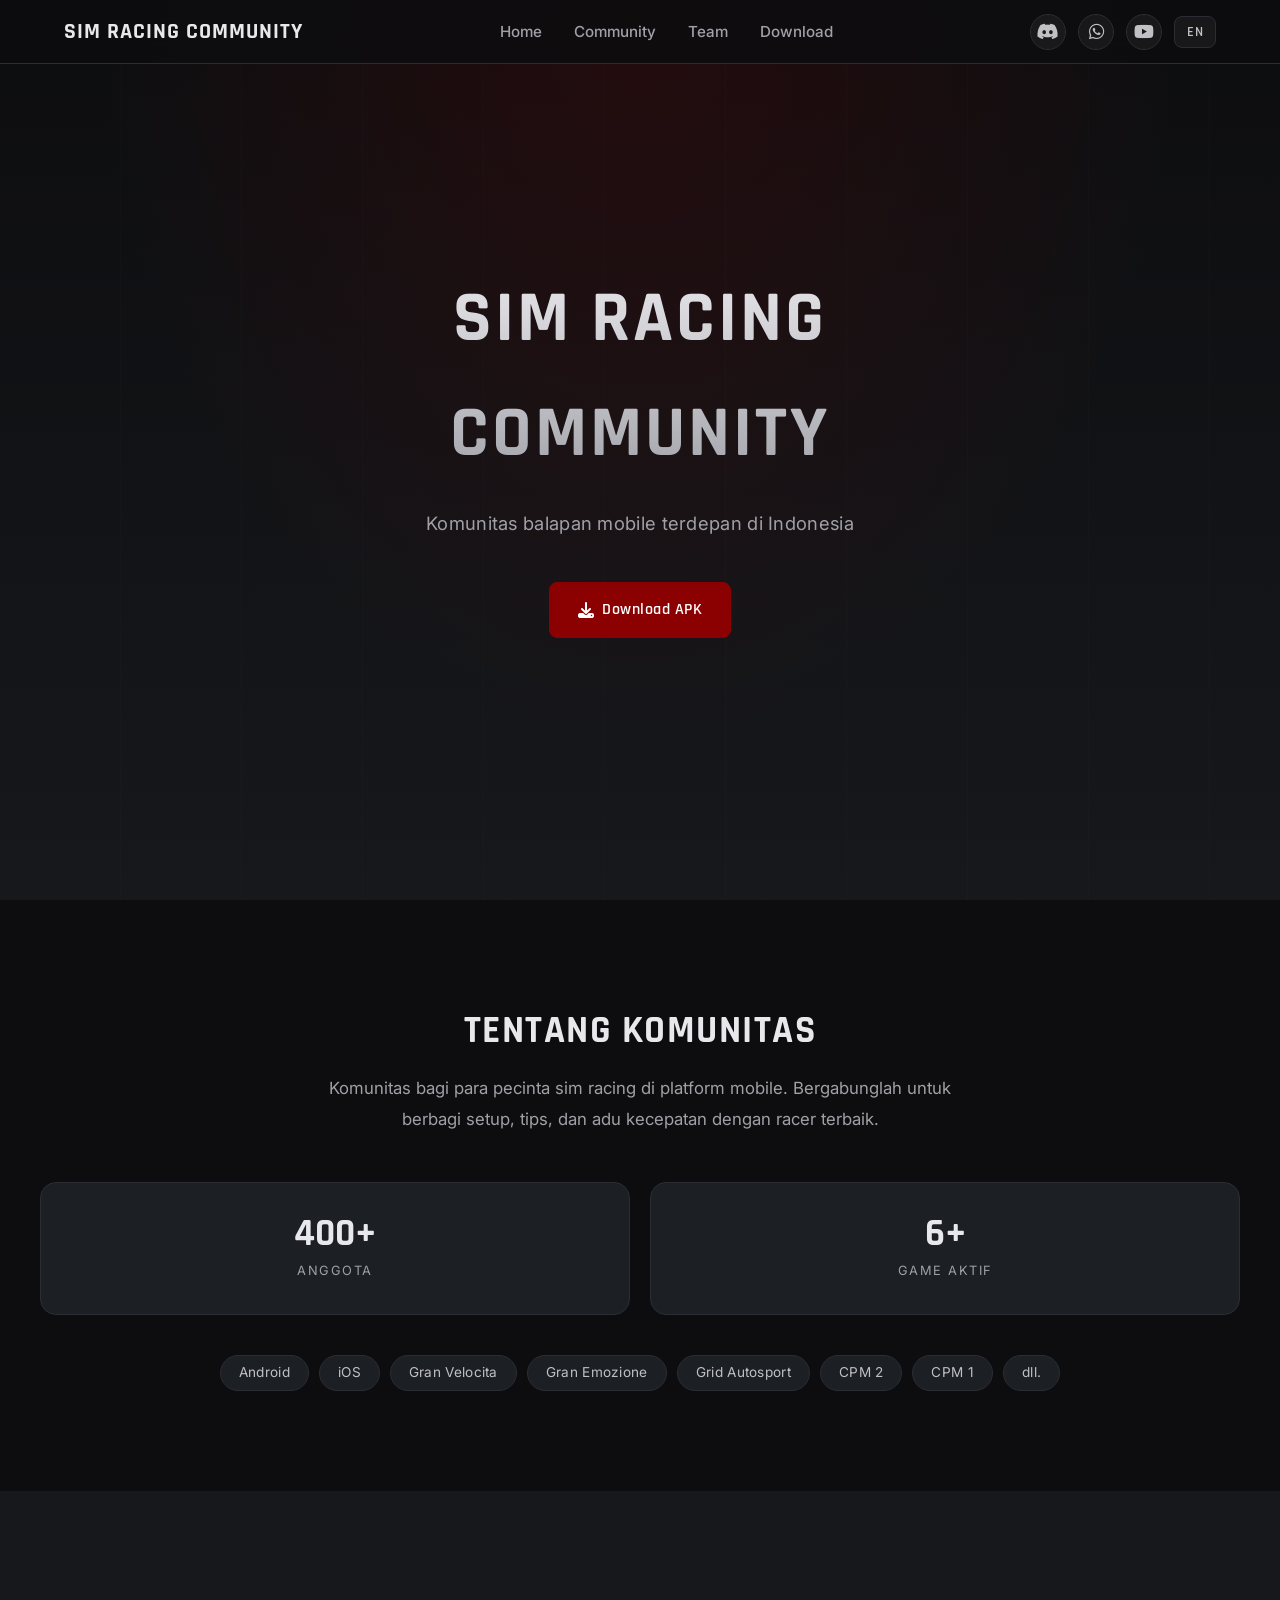
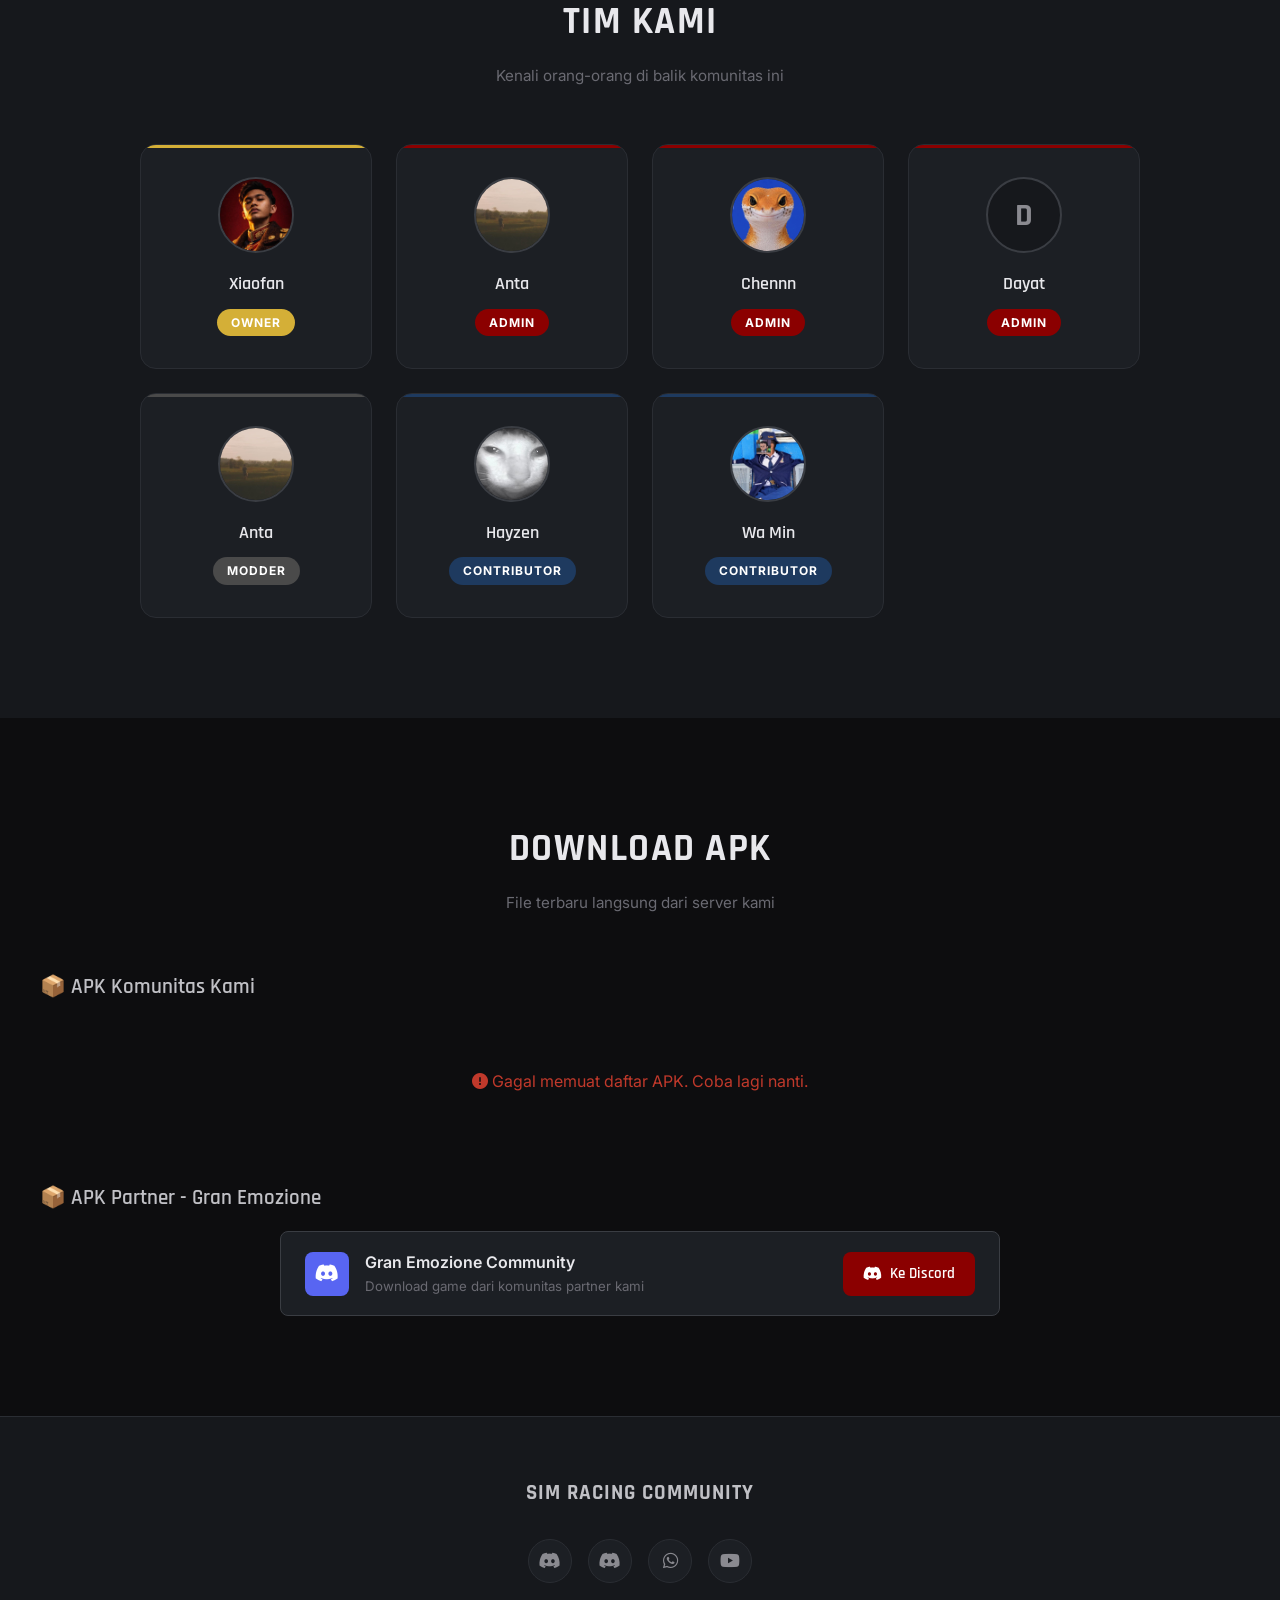
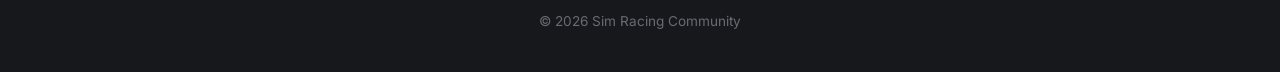
==== commit 2ec3e60e: "fix: storage 0B, Gran Emozione rename, speed+ETA upload display - fix(storage): read customMetadata." ====
--- a/index.html
+++ b/index.html
@@ -22,9 +22,6 @@
   <nav class="navbar" id="navbar">
     <div class="nav-container">
       <a href="#" class="nav-logo" id="navLogo">Community</a>
-      <button class="nav-toggle" id="navToggle" aria-label="Menu">
-        <i class="fa-solid fa-bars"></i>
-      </button>
       <ul class="nav-links" id="navLinks">
         <li><a href="#hero"      data-i18n="navHome">Home</a></li>
         <li><a href="#community" data-i18n="navCommunity">Community</a></li>
@@ -45,6 +42,9 @@
           <span id="langLabel">EN</span>
         </button>
       </div>
+      <button class="nav-toggle" id="navToggle" aria-label="Menu">
+        <i class="fa-solid fa-bars"></i>
+      </button>
     </div>
   </nav>
 
@@ -60,7 +60,7 @@
         </a>
         <a href="#" class="discord-option" id="discordPartnerLink" target="_blank" rel="noopener">
           <i class="fa-brands fa-discord"></i>
-          <span data-i18n="discordPartner">Gran Emozion Community</span>
+          <span data-i18n="discordPartner">Gran Emozione Community</span>
         </a>
       </div>
     </div>
@@ -115,13 +115,13 @@
       </div>
 
       <!-- APK Partner -->
-      <h3 class="apk-section-title" data-i18n="apkPartner">📦 APK Partner - Gran Emozion</h3>
+      <h3 class="apk-section-title" data-i18n="apkPartner">📦 APK Partner - Gran Emozione</h3>
       <div class="apk-partner" id="apkPartner">
         <div class="apk-card partner-card">
           <div class="apk-info">
             <div class="apk-icon partner-icon"><i class="fa-brands fa-discord"></i></div>
             <div>
-              <div class="apk-name">Gran Emozion Community</div>
+              <div class="apk-name">Gran Emozione Community</div>
               <div class="apk-meta" data-i18n="partnerDesc">Download game dari komunitas partner kami</div>
             </div>
           </div>
--- a/css/style.css
+++ b/css/style.css
@@ -747,7 +747,7 @@
 }
 
 @media (max-width: 767px) {
-  .nav-toggle { display: block; }
+  .nav-toggle { display: block; z-index: 1001; }
 
   .nav-links {
     position:   fixed;
@@ -765,9 +765,31 @@
 
   .nav-links.active { transform: translateY(0); }
 
+  /* Logo dikecilkan biar kasih ruang untuk icon */
+  .nav-logo {
+    font-size:     0.95rem;
+    max-width:     35%;
+    overflow:      hidden;
+    text-overflow: ellipsis;
+    white-space:   nowrap;
+    flex-shrink:   0;
+  }
+
+  /* Social icons dikecilkan untuk muat di navbar mobile */
   .nav-social {
-    display: flex;
-    margin-left: auto;
+    gap: 6px;
+    flex-shrink: 0;
+  }
+
+  .nav-icon {
+    width:     30px;
+    height:    30px;
+    font-size: 0.9rem;
+  }
+
+  .lang-toggle {
+    padding:   4px 8px;
+    font-size: 0.75rem;
   }
 
   .section        { padding: 64px 16px; }
